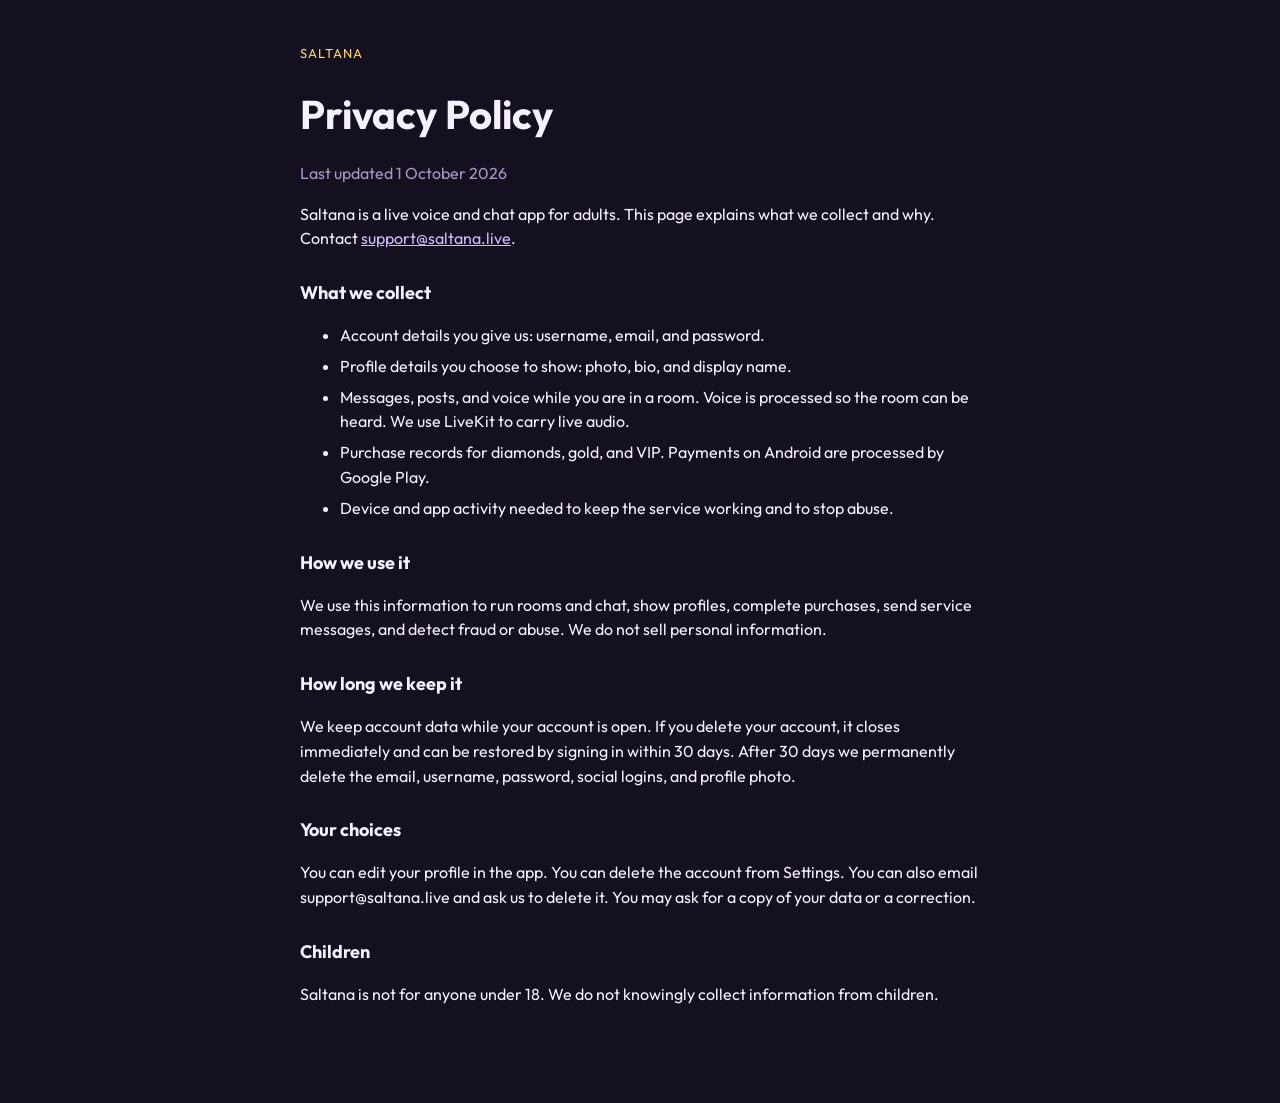
==== privacy.html @ cb9b1bd9 "Add the one-screen Saltana download page. The public site is its own repo, built from the asset shee" ====
<!DOCTYPE html>
<html lang="en">
<head>
  <meta charset="utf-8">
  <meta name="viewport" content="width=device-width, initial-scale=1">
  <title>Privacy Policy — Saltana</title>
  <link rel="icon" href="favicon.svg" type="image/svg+xml">
  <link href="https://fonts.googleapis.com/css2?family=Outfit:wght@400;600&display=swap" rel="stylesheet">
  <link rel="stylesheet" href="legal.css">
</head>
<body>
  <article>
    <a class="back" href="index.html">Saltana</a>
    <h1>Privacy Policy</h1>
    <p class="updated">Last updated 1 October 2026</p>
    <p>Saltana is a live voice and chat app for adults. This page explains what we collect and why. Contact <a href="mailto:support@saltana.live">support@saltana.live</a>.</p>
    <h2>What we collect</h2>
    <ul>
      <li>Account details you give us: username, email, and password.</li>
      <li>Profile details you choose to show: photo, bio, and display name.</li>
      <li>Messages, posts, and voice while you are in a room. Voice is processed so the room can be heard. We use LiveKit to carry live audio.</li>
      <li>Purchase records for diamonds, gold, and VIP. Payments on Android are processed by Google Play.</li>
      <li>Device and app activity needed to keep the service working and to stop abuse.</li>
    </ul>
    <h2>How we use it</h2>
    <p>We use this information to run rooms and chat, show profiles, complete purchases, send service messages, and detect fraud or abuse. We do not sell personal information.</p>
    <h2>How long we keep it</h2>
    <p>We keep account data while your account is open. If you delete your account, it closes immediately and can be restored by signing in within 30 days. After 30 days we permanently delete the email, username, password, social logins, and profile photo.</p>
    <h2>Your choices</h2>
    <p>You can edit your profile in the app. You can delete the account from Settings. You can also email support@saltana.live and ask us to delete it. You may ask for a copy of your data or a correction.</p>
    <h2>Children</h2>
    <p>Saltana is not for anyone under 18. We do not knowingly collect information from children.</p>
  </article>
</body>
</html>
---- legal.css ----
body {
  margin: 0;
  background: #151020;
  color: #f6f1ff;
  font-family: Outfit, sans-serif;
  line-height: 1.55;
}
article { max-width: 680px; margin: 0 auto; padding: 40px 22px 80px; }
.back { color: #ffd666; text-decoration: none; letter-spacing: 0.08em; text-transform: uppercase; font-size: 13px; }
h1 { font-size: 40px; margin: 18px 0 0; }
.updated { color: #a898c4; }
h2 { margin-top: 28px; font-size: 18px; }
a { color: #d4bbff; }
li { margin: 6px 0; }
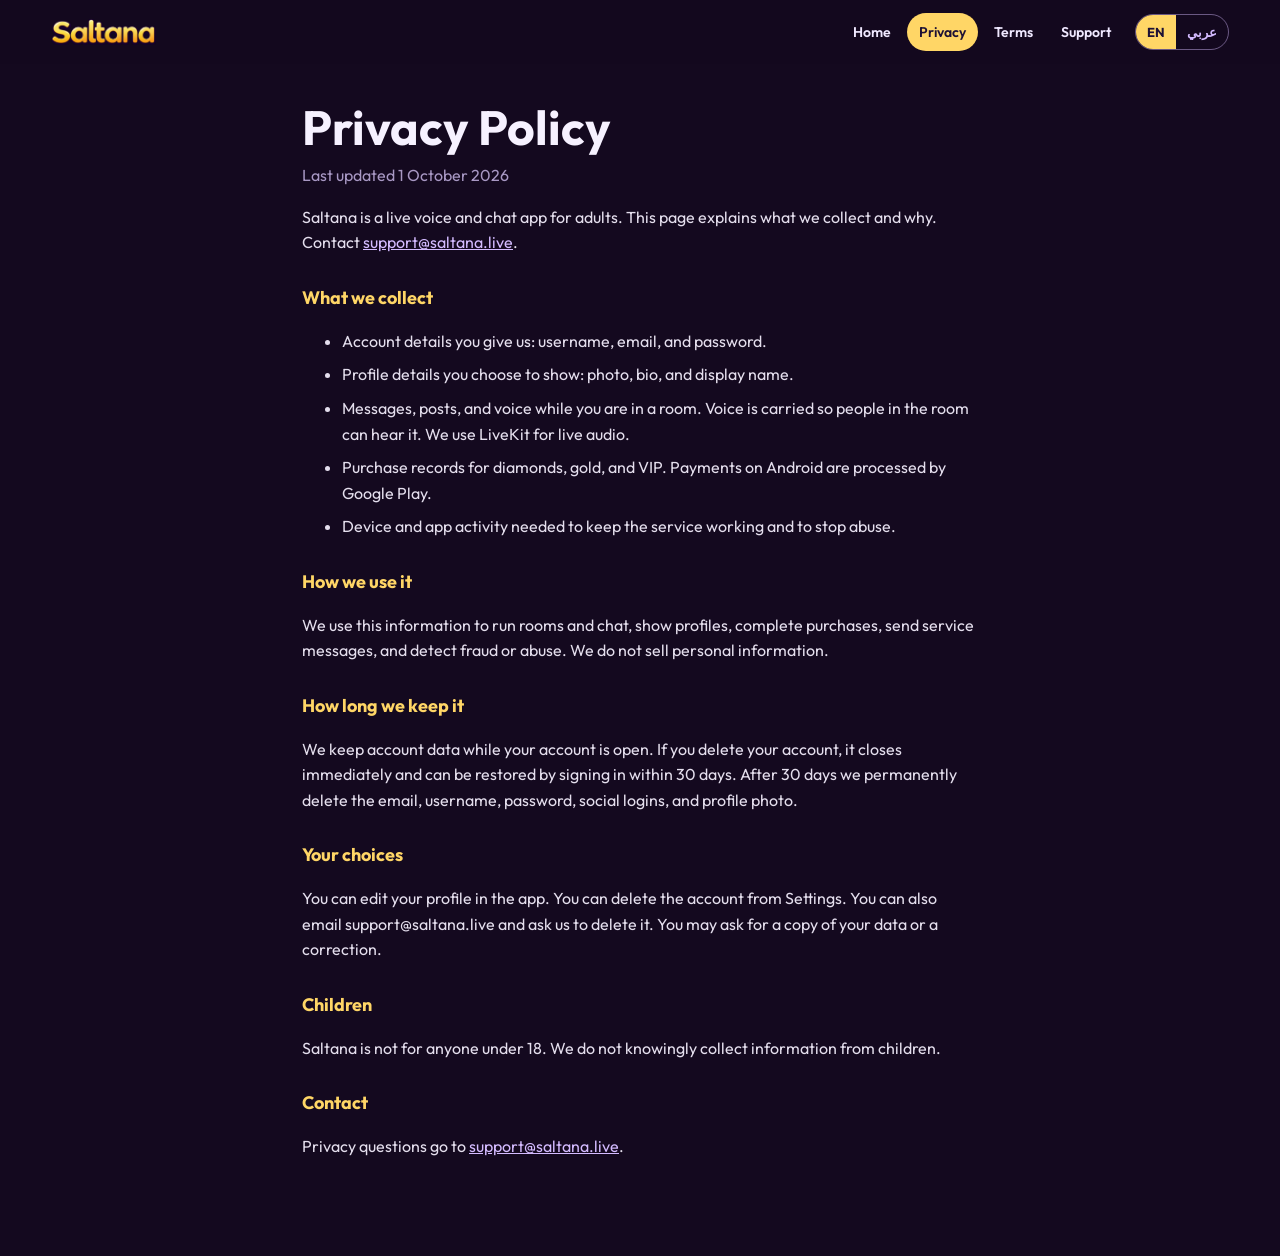
==== commit dadd4619: "Finish the download page with the real artwork, English and Arabic, and the legal pages." ====
--- a/privacy.html
+++ b/privacy.html
@@ -5,12 +5,35 @@
   <meta name="viewport" content="width=device-width, initial-scale=1">
   <title>Privacy Policy — Saltana</title>
   <link rel="icon" href="favicon.svg" type="image/svg+xml">
-  <link href="https://fonts.googleapis.com/css2?family=Outfit:wght@400;600&display=swap" rel="stylesheet">
+  <link rel="preconnect" href="https://fonts.googleapis.com">
+  <link rel="preconnect" href="https://fonts.gstatic.com" crossorigin>
+  <link href="https://fonts.googleapis.com/css2?family=Outfit:wght@400;500;600;700&family=Tajawal:wght@400;500;700&display=swap" rel="stylesheet">
+  <link rel="stylesheet" href="css/chrome.css?v=2">
   <link rel="stylesheet" href="legal.css">
+  <script>
+    (function () {
+      if (localStorage.getItem("saltana-lang") === "ar") {
+        document.documentElement.lang = "ar";
+        document.documentElement.dir = "rtl";
+      }
+    })();
+  </script>
 </head>
-<body>
-  <article>
-    <a class="back" href="index.html">Saltana</a>
+<body data-page="privacy" data-title="title_privacy">
+  <header class="topbar">
+    <a class="home-mark" href="index.html"><img src="assets/wordmark.png?v=1" alt="Saltana"></a>
+    <nav class="menu">
+      <a href="index.html" data-nav="home" data-i18n="nav_home">Home</a>
+      <a href="privacy.html" data-nav="privacy" data-i18n="nav_privacy">Privacy</a>
+      <a href="terms.html" data-nav="terms" data-i18n="nav_terms">Terms</a>
+      <a href="support.html" data-nav="support" data-i18n="nav_support">Support</a>
+      <div class="langs" role="group" aria-label="Language">
+        <button type="button" data-set-lang="en">EN</button>
+        <button type="button" data-set-lang="ar">عربي</button>
+      </div>
+    </nav>
+  </header>
+  <article data-panel="en">
     <h1>Privacy Policy</h1>
     <p class="updated">Last updated 1 October 2026</p>
     <p>Saltana is a live voice and chat app for adults. This page explains what we collect and why. Contact <a href="mailto:support@saltana.live">support@saltana.live</a>.</p>
@@ -18,7 +41,7 @@
     <ul>
       <li>Account details you give us: username, email, and password.</li>
       <li>Profile details you choose to show: photo, bio, and display name.</li>
-      <li>Messages, posts, and voice while you are in a room. Voice is processed so the room can be heard. We use LiveKit to carry live audio.</li>
+      <li>Messages, posts, and voice while you are in a room. Voice is carried so people in the room can hear it. We use LiveKit for live audio.</li>
       <li>Purchase records for diamonds, gold, and VIP. Payments on Android are processed by Google Play.</li>
       <li>Device and app activity needed to keep the service working and to stop abuse.</li>
     </ul>
@@ -30,6 +53,32 @@
     <p>You can edit your profile in the app. You can delete the account from Settings. You can also email support@saltana.live and ask us to delete it. You may ask for a copy of your data or a correction.</p>
     <h2>Children</h2>
     <p>Saltana is not for anyone under 18. We do not knowingly collect information from children.</p>
+    <h2>Contact</h2>
+    <p>Privacy questions go to <a href="mailto:support@saltana.live">support@saltana.live</a>.</p>
   </article>
+  <article data-panel="ar" hidden>
+    <h1>سياسة الخصوصية</h1>
+    <p class="updated">آخر تحديث 1 أكتوبر 2026</p>
+    <p>سلطانة تطبيق محادثة صوتية للبالغين. توضح هذه الصفحة ما نجمعه ولماذا. للتواصل: <a href="mailto:support@saltana.live">support@saltana.live</a>.</p>
+    <h2>ماذا نجمع</h2>
+    <ul>
+      <li>بيانات الحساب التي تقدمها: اسم المستخدم، والبريد الإلكتروني، وكلمة المرور.</li>
+      <li>تفاصيل الملف التي تختار إظهارها: الصورة، والنبذة، والاسم الظاهر.</li>
+      <li>الرسائل والمنشورات والصوت أثناء وجودك في غرفة. يُنقل الصوت ليسمعه من في الغرفة. نستخدم LiveKit للصوت المباشر.</li>
+      <li>سجلات شراء الألماس والذهب وVIP. مدفوعات أندرويد تعالجها Google Play.</li>
+      <li>نشاط الجهاز والتطبيق اللازم لتشغيل الخدمة ومنع الإساءة.</li>
+    </ul>
+    <h2>كيف نستخدمها</h2>
+    <p>نستخدم هذه المعلومات لتشغيل الغرف والدردشة، وإظهار الملفات، وإتمام المشتريات، وإرسال رسائل الخدمة، وكشف الاحتيال أو الإساءة. لا نبيع المعلومات الشخصية.</p>
+    <h2>مدة الاحتفاظ</h2>
+    <p>نحتفظ ببيانات الحساب ما دام مفتوحًا. إذا حذفت حسابك يُغلق فورًا ويمكن استعادته بتسجيل الدخول خلال 30 يومًا. بعد 30 يومًا نحذف نهائيًا البريد واسم المستخدم وكلمة المرور ودخول الشبكات الاجتماعية وصورة الملف.</p>
+    <h2>خياراتك</h2>
+    <p>يمكنك تعديل ملفك داخل التطبيق. يمكنك حذف الحساب من الإعدادات. يمكنك أيضًا مراسلة support@saltana.live وطلب الحذف. يمكنك طلب نسخة من بياناتك أو تصحيحها.</p>
+    <h2>الأطفال</h2>
+    <p>سلطانة ليست لمن هم دون 18 عامًا. لا نجمع عن قصد معلومات من الأطفال.</p>
+    <h2>التواصل</h2>
+    <p>أسئلة الخصوصية إلى <a href="mailto:support@saltana.live">support@saltana.live</a>.</p>
+  </article>
+  <script src="js/i18n.js"></script>
 </body>
 </html>
--- a/css/chrome.css
+++ b/css/chrome.css
@@ -0,0 +1,94 @@
+* { box-sizing: border-box; }
+
+html, body {
+  margin: 0;
+  background: #14091f;
+  color: #f6f1ff;
+  font-family: Outfit, "Segoe UI", sans-serif;
+}
+
+html[lang="ar"] body {
+  font-family: Tajawal, Outfit, sans-serif;
+}
+
+.topbar {
+  position: relative;
+  z-index: 8;
+  display: flex;
+  align-items: center;
+  justify-content: space-between;
+  gap: 16px;
+  min-height: 64px;
+  padding: 10px 4vw;
+}
+
+.home-mark {
+  display: flex;
+  align-items: center;
+  flex: none;
+  line-height: 0;
+  text-decoration: none;
+}
+
+.home-mark img {
+  height: 26px;
+  width: auto;
+  display: block;
+}
+
+.menu {
+  display: flex;
+  align-items: center;
+  justify-content: flex-end;
+  flex-wrap: wrap;
+  gap: 4px;
+}
+
+.menu a {
+  color: #efe8ff;
+  text-decoration: none;
+  font-size: 14px;
+  font-weight: 600;
+  padding: 8px 12px;
+  border-radius: 999px;
+}
+
+.menu a:hover { color: #ffd666; }
+
+.menu a[aria-current="page"] {
+  background: #ffd666;
+  color: #1e1235;
+}
+
+.langs {
+  display: flex;
+  margin-inline-start: 8px;
+  border: 1px solid rgba(212, 187, 255, 0.45);
+  border-radius: 999px;
+  overflow: hidden;
+}
+
+.langs button {
+  appearance: none;
+  border: 0;
+  background: transparent;
+  color: #d4bbff;
+  font: inherit;
+  font-size: 13px;
+  font-weight: 700;
+  padding: 7px 11px;
+  cursor: pointer;
+}
+
+.langs button[aria-pressed="true"] {
+  background: #ffd666;
+  color: #1e1235;
+}
+
+@media (max-width: 720px) {
+  .topbar { min-height: 54px; padding: 8px 3vw; gap: 8px; }
+  .home-mark img { height: 20px; }
+  .menu a { font-size: 12px; padding: 6px 8px; }
+  .langs { margin-inline-start: 4px; }
+  .langs button { font-size: 12px; padding: 6px 8px; }
+}
--- a/legal.css
+++ b/legal.css
@@ -1,14 +1,46 @@
 body {
-  margin: 0;
-  background: #151020;
-  color: #f6f1ff;
-  font-family: Outfit, sans-serif;
-  line-height: 1.55;
+  min-height: 100%;
+  line-height: 1.6;
 }
-article { max-width: 680px; margin: 0 auto; padding: 40px 22px 80px; }
-.back { color: #ffd666; text-decoration: none; letter-spacing: 0.08em; text-transform: uppercase; font-size: 13px; }
-h1 { font-size: 40px; margin: 18px 0 0; }
-.updated { color: #a898c4; }
-h2 { margin-top: 28px; font-size: 18px; }
+
+.topbar {
+  position: sticky;
+  top: 0;
+  background: rgba(20, 9, 31, 0.92);
+  backdrop-filter: blur(12px);
+}
+
+article {
+  max-width: 720px;
+  margin: 0 auto;
+  padding: 28px 22px 80px;
+}
+
+h1 {
+  font-size: clamp(32px, 5vw, 48px);
+  line-height: 1.15;
+  margin: 8px 0 0;
+}
+
+.updated { color: #a898c4; margin-top: 8px; }
+
+h2 {
+  margin-top: 28px;
+  margin-bottom: 8px;
+  font-size: 18px;
+  color: #ffd666;
+}
+
+p, li { color: rgba(246, 241, 255, 0.92); }
+
 a { color: #d4bbff; }
-li { margin: 6px 0; }
+
+li { margin: 8px 0; }
+
+.mail {
+  display: inline-block;
+  margin-top: 8px;
+  color: #ffd666;
+  font-weight: 700;
+  text-decoration: none;
+}
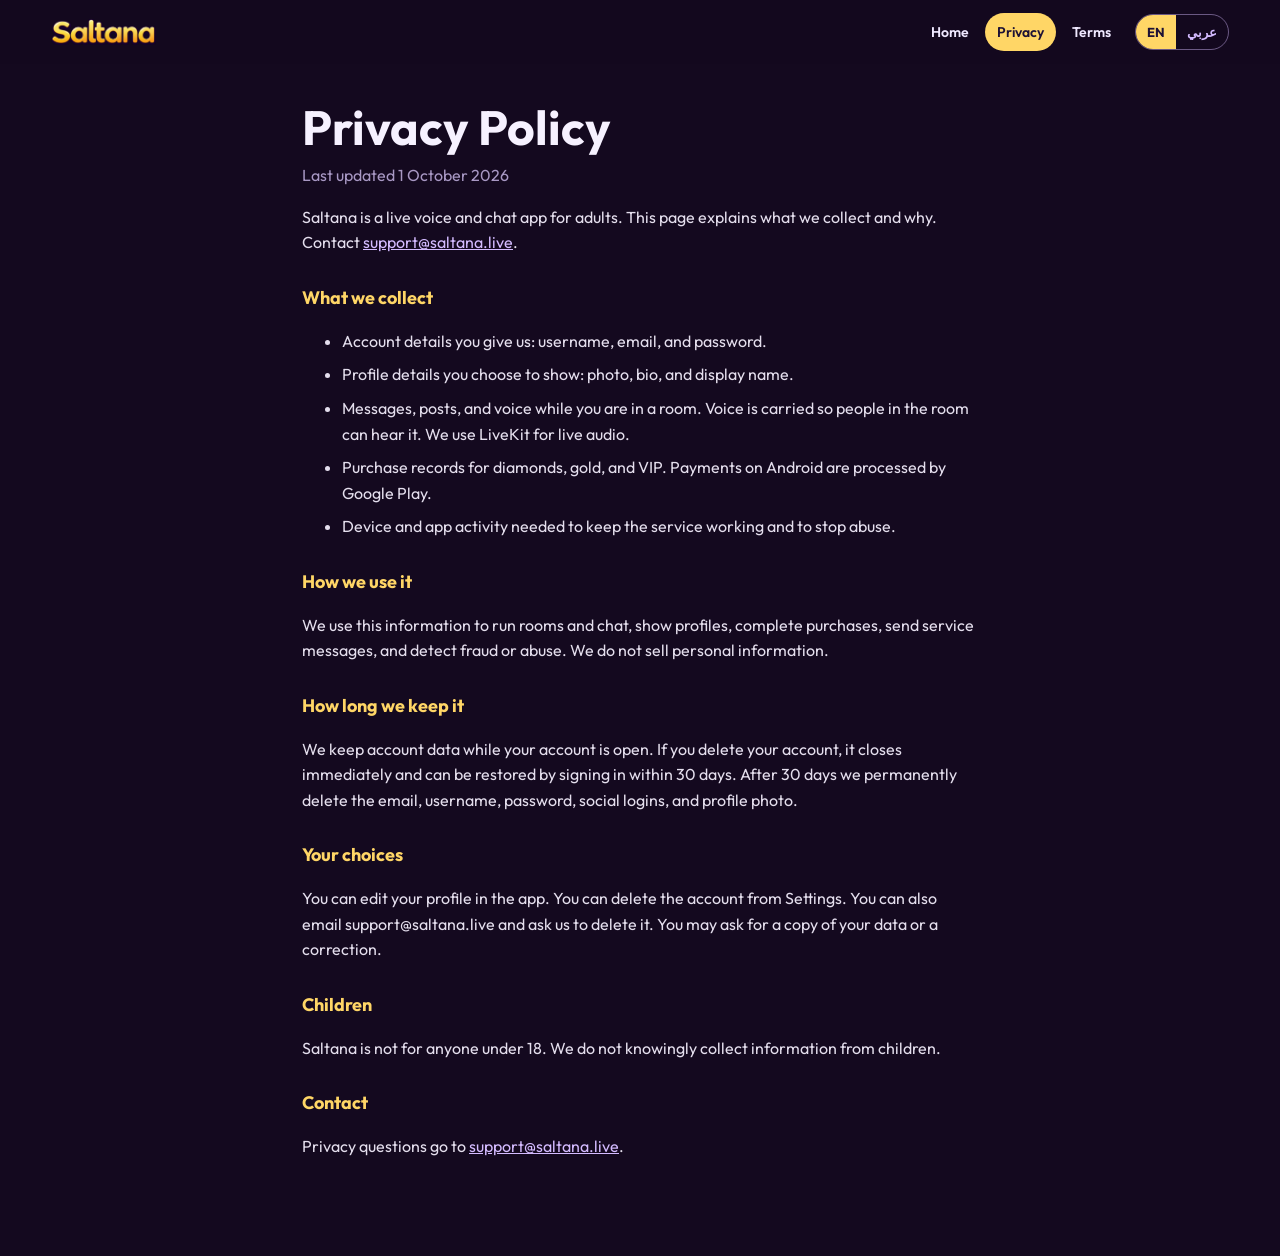
==== commit 047eefd5: "Keep the top menu fixed in Arabic and turn the phone toward the wording." ====
--- a/privacy.html
+++ b/privacy.html
@@ -8,7 +8,7 @@
   <link rel="preconnect" href="https://fonts.googleapis.com">
   <link rel="preconnect" href="https://fonts.gstatic.com" crossorigin>
   <link href="https://fonts.googleapis.com/css2?family=Outfit:wght@400;500;600;700&family=Tajawal:wght@400;500;700&display=swap" rel="stylesheet">
-  <link rel="stylesheet" href="css/chrome.css?v=2">
+  <link rel="stylesheet" href="css/chrome.css?v=3">
   <link rel="stylesheet" href="legal.css">
   <script>
     (function () {
@@ -26,7 +26,6 @@
       <a href="index.html" data-nav="home" data-i18n="nav_home">Home</a>
       <a href="privacy.html" data-nav="privacy" data-i18n="nav_privacy">Privacy</a>
       <a href="terms.html" data-nav="terms" data-i18n="nav_terms">Terms</a>
-      <a href="support.html" data-nav="support" data-i18n="nav_support">Support</a>
       <div class="langs" role="group" aria-label="Language">
         <button type="button" data-set-lang="en">EN</button>
         <button type="button" data-set-lang="ar">عربي</button>
--- a/css/chrome.css
+++ b/css/chrome.css
@@ -14,6 +14,7 @@
 .topbar {
   position: relative;
   z-index: 8;
+  direction: ltr;
   display: flex;
   align-items: center;
   justify-content: space-between;
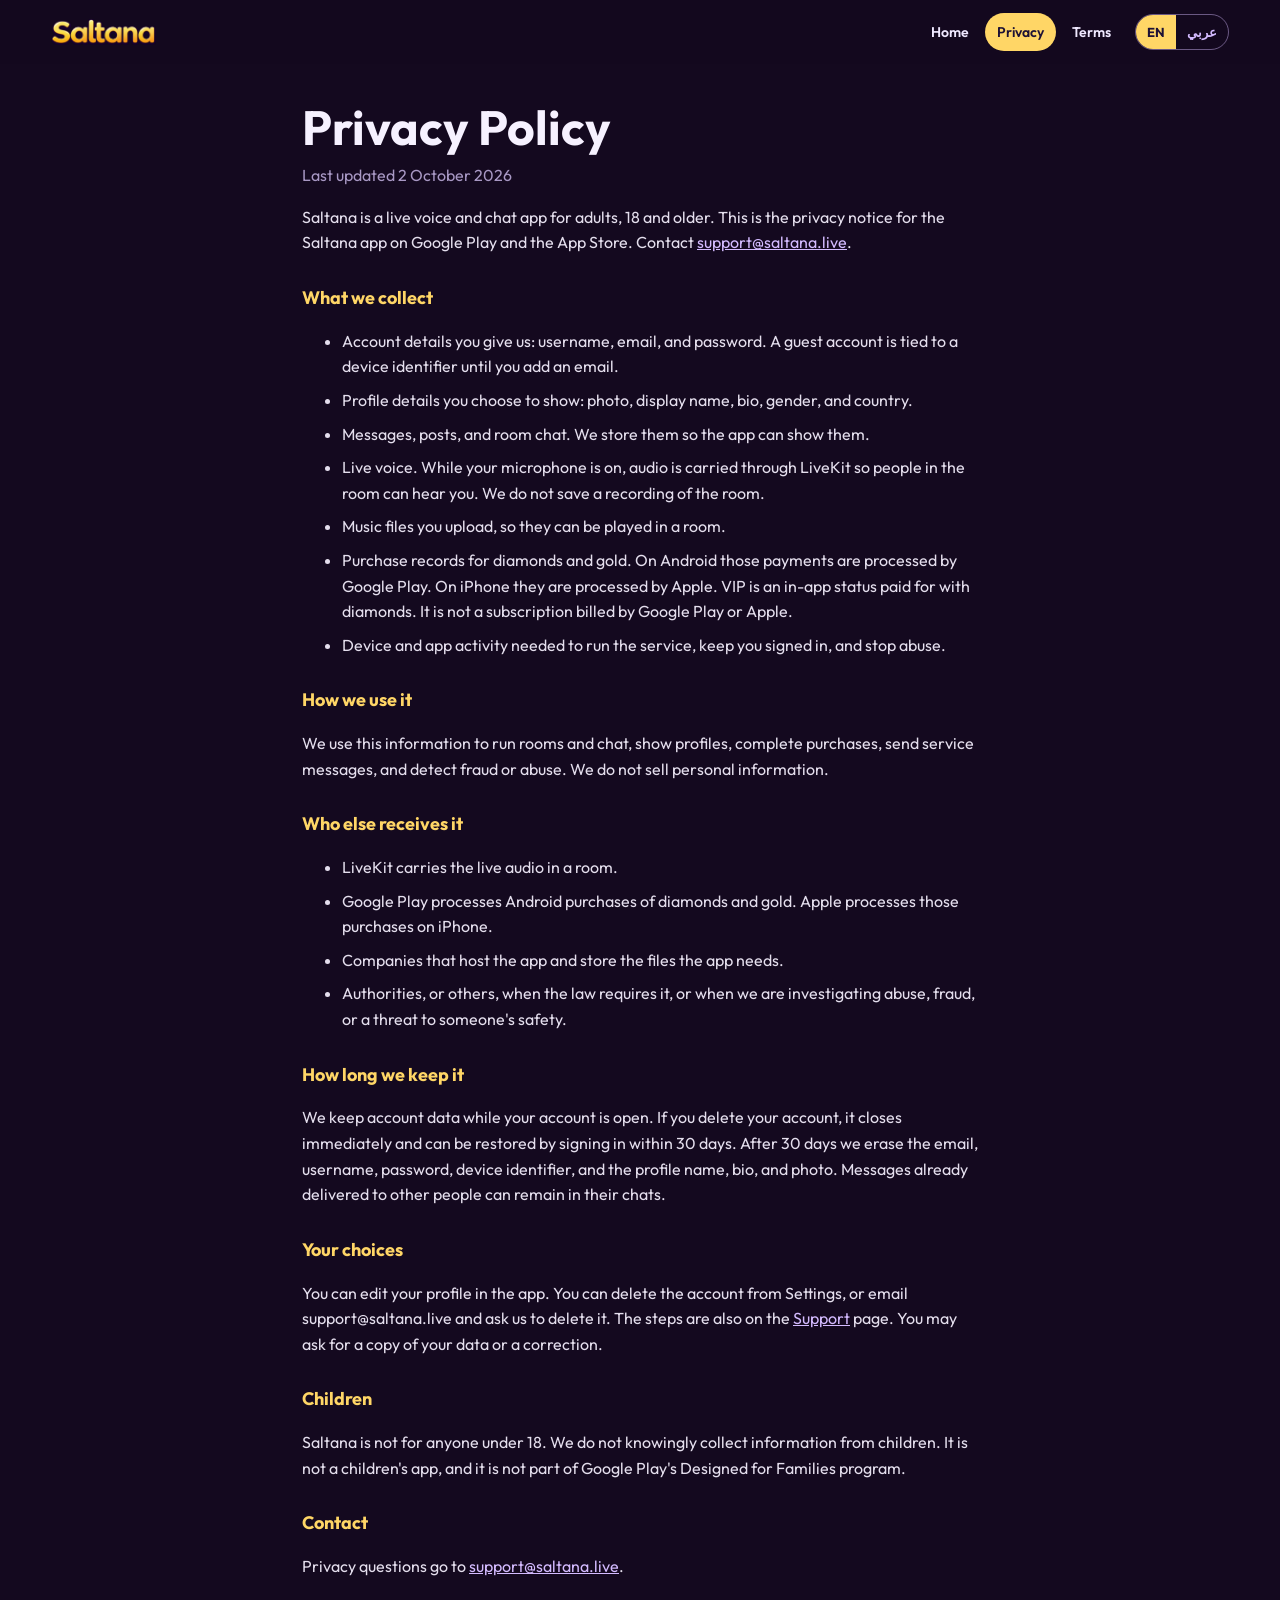
==== commit 58a200f8: "Center the phone beside the logo and align the public policies with the stores." ====
--- a/privacy.html
+++ b/privacy.html
@@ -34,47 +34,65 @@
   </header>
   <article data-panel="en">
     <h1>Privacy Policy</h1>
-    <p class="updated">Last updated 1 October 2026</p>
-    <p>Saltana is a live voice and chat app for adults. This page explains what we collect and why. Contact <a href="mailto:support@saltana.live">support@saltana.live</a>.</p>
+    <p class="updated">Last updated 2 October 2026</p>
+    <p>Saltana is a live voice and chat app for adults, 18 and older. This is the privacy notice for the Saltana app on Google Play and the App Store. Contact <a href="mailto:support@saltana.live">support@saltana.live</a>.</p>
     <h2>What we collect</h2>
     <ul>
-      <li>Account details you give us: username, email, and password.</li>
-      <li>Profile details you choose to show: photo, bio, and display name.</li>
-      <li>Messages, posts, and voice while you are in a room. Voice is carried so people in the room can hear it. We use LiveKit for live audio.</li>
-      <li>Purchase records for diamonds, gold, and VIP. Payments on Android are processed by Google Play.</li>
-      <li>Device and app activity needed to keep the service working and to stop abuse.</li>
+      <li>Account details you give us: username, email, and password. A guest account is tied to a device identifier until you add an email.</li>
+      <li>Profile details you choose to show: photo, display name, bio, gender, and country.</li>
+      <li>Messages, posts, and room chat. We store them so the app can show them.</li>
+      <li>Live voice. While your microphone is on, audio is carried through LiveKit so people in the room can hear you. We do not save a recording of the room.</li>
+      <li>Music files you upload, so they can be played in a room.</li>
+      <li>Purchase records for diamonds and gold. On Android those payments are processed by Google Play. On iPhone they are processed by Apple. VIP is an in-app status paid for with diamonds. It is not a subscription billed by Google Play or Apple.</li>
+      <li>Device and app activity needed to run the service, keep you signed in, and stop abuse.</li>
     </ul>
     <h2>How we use it</h2>
     <p>We use this information to run rooms and chat, show profiles, complete purchases, send service messages, and detect fraud or abuse. We do not sell personal information.</p>
+    <h2>Who else receives it</h2>
+    <ul>
+      <li>LiveKit carries the live audio in a room.</li>
+      <li>Google Play processes Android purchases of diamonds and gold. Apple processes those purchases on iPhone.</li>
+      <li>Companies that host the app and store the files the app needs.</li>
+      <li>Authorities, or others, when the law requires it, or when we are investigating abuse, fraud, or a threat to someone's safety.</li>
+    </ul>
     <h2>How long we keep it</h2>
-    <p>We keep account data while your account is open. If you delete your account, it closes immediately and can be restored by signing in within 30 days. After 30 days we permanently delete the email, username, password, social logins, and profile photo.</p>
+    <p>We keep account data while your account is open. If you delete your account, it closes immediately and can be restored by signing in within 30 days. After 30 days we erase the email, username, password, device identifier, and the profile name, bio, and photo. Messages already delivered to other people can remain in their chats.</p>
     <h2>Your choices</h2>
-    <p>You can edit your profile in the app. You can delete the account from Settings. You can also email support@saltana.live and ask us to delete it. You may ask for a copy of your data or a correction.</p>
+    <p>You can edit your profile in the app. You can delete the account from Settings, or email support@saltana.live and ask us to delete it. The steps are also on the <a href="support.html">Support</a> page. You may ask for a copy of your data or a correction.</p>
     <h2>Children</h2>
-    <p>Saltana is not for anyone under 18. We do not knowingly collect information from children.</p>
+    <p>Saltana is not for anyone under 18. We do not knowingly collect information from children. It is not a children's app, and it is not part of Google Play's Designed for Families program.</p>
     <h2>Contact</h2>
     <p>Privacy questions go to <a href="mailto:support@saltana.live">support@saltana.live</a>.</p>
   </article>
   <article data-panel="ar" hidden>
     <h1>سياسة الخصوصية</h1>
-    <p class="updated">آخر تحديث 1 أكتوبر 2026</p>
-    <p>سلطانة تطبيق محادثة صوتية للبالغين. توضح هذه الصفحة ما نجمعه ولماذا. للتواصل: <a href="mailto:support@saltana.live">support@saltana.live</a>.</p>
+    <p class="updated">آخر تحديث 2 أكتوبر 2026</p>
+    <p>سلطانة تطبيق محادثة صوتية للبالغين من عمر 18 عامًا فأكثر. هذه صفحة الخصوصية لتطبيق سلطانة على Google Play وApp Store. للتواصل: <a href="mailto:support@saltana.live">support@saltana.live</a>.</p>
     <h2>ماذا نجمع</h2>
     <ul>
-      <li>بيانات الحساب التي تقدمها: اسم المستخدم، والبريد الإلكتروني، وكلمة المرور.</li>
-      <li>تفاصيل الملف التي تختار إظهارها: الصورة، والنبذة، والاسم الظاهر.</li>
-      <li>الرسائل والمنشورات والصوت أثناء وجودك في غرفة. يُنقل الصوت ليسمعه من في الغرفة. نستخدم LiveKit للصوت المباشر.</li>
-      <li>سجلات شراء الألماس والذهب وVIP. مدفوعات أندرويد تعالجها Google Play.</li>
-      <li>نشاط الجهاز والتطبيق اللازم لتشغيل الخدمة ومنع الإساءة.</li>
+      <li>بيانات الحساب التي تقدمها: اسم المستخدم، والبريد الإلكتروني، وكلمة المرور. حساب الضيف مرتبط بمعرّف جهاز إلى أن تضيف بريدًا.</li>
+      <li>تفاصيل الملف التي تختار إظهارها: الصورة، والاسم الظاهر، والنبذة، والجنس، والبلد.</li>
+      <li>الرسائل والمنشورات ودردشة الغرف. نحتفظ بها حتى يعرضها التطبيق.</li>
+      <li>الصوت المباشر. عندما يكون الميكروفون مفتوحًا يُنقل الصوت عبر LiveKit ليسمعه من في الغرفة. لا نحفظ تسجيلًا للغرفة.</li>
+      <li>ملفات الموسيقى التي ترفعها، حتى تُشغَّل داخل الغرفة.</li>
+      <li>سجلات شراء الألماس والذهب. على أندرويد تعالج Google Play هذه المدفوعات. على آيفون تعالجها Apple. VIP حالة داخل التطبيق تُشترى بالألماس. ليس اشتراكًا تفوّتره Google Play أو Apple.</li>
+      <li>نشاط الجهاز والتطبيق اللازم لتشغيل الخدمة وإبقاء تسجيل الدخول ومنع الإساءة.</li>
     </ul>
     <h2>كيف نستخدمها</h2>
     <p>نستخدم هذه المعلومات لتشغيل الغرف والدردشة، وإظهار الملفات، وإتمام المشتريات، وإرسال رسائل الخدمة، وكشف الاحتيال أو الإساءة. لا نبيع المعلومات الشخصية.</p>
+    <h2>من يستلمها أيضًا</h2>
+    <ul>
+      <li>ينقل LiveKit الصوت المباشر داخل الغرفة.</li>
+      <li>تعالج Google Play مشتريات الألماس والذهب على أندرويد. وتعالج Apple هذه المشتريات على آيفون.</li>
+      <li>شركات تستضيف التطبيق وتخزّن الملفات التي يحتاجها.</li>
+      <li>الجهات المختصة، أو غيرهم، عندما يوجب القانون ذلك، أو عند التحقيق في إساءة أو احتيال أو تهديد لسلامة شخص.</li>
+    </ul>
     <h2>مدة الاحتفاظ</h2>
-    <p>نحتفظ ببيانات الحساب ما دام مفتوحًا. إذا حذفت حسابك يُغلق فورًا ويمكن استعادته بتسجيل الدخول خلال 30 يومًا. بعد 30 يومًا نحذف نهائيًا البريد واسم المستخدم وكلمة المرور ودخول الشبكات الاجتماعية وصورة الملف.</p>
+    <p>نحتفظ ببيانات الحساب ما دام مفتوحًا. إذا حذفت حسابك يُغلق فورًا ويمكن استعادته بتسجيل الدخول خلال 30 يومًا. بعد 30 يومًا نمحو البريد واسم المستخدم وكلمة المرور ومعرّف الجهاز واسم الملف والنبذة والصورة. الرسائل التي وصلت إلى أشخاص آخرين قد تبقى في محادثاتهم.</p>
     <h2>خياراتك</h2>
-    <p>يمكنك تعديل ملفك داخل التطبيق. يمكنك حذف الحساب من الإعدادات. يمكنك أيضًا مراسلة support@saltana.live وطلب الحذف. يمكنك طلب نسخة من بياناتك أو تصحيحها.</p>
+    <p>يمكنك تعديل ملفك داخل التطبيق. يمكنك حذف الحساب من الإعدادات، أو مراسلة support@saltana.live وطلب الحذف. الخطوات موجودة أيضًا في صفحة <a href="support.html">الدعم</a>. يمكنك طلب نسخة من بياناتك أو تصحيحها.</p>
     <h2>الأطفال</h2>
-    <p>سلطانة ليست لمن هم دون 18 عامًا. لا نجمع عن قصد معلومات من الأطفال.</p>
+    <p>سلطانة ليست لمن هم دون 18 عامًا. لا نجمع عن قصد معلومات من الأطفال. التطبيق ليس للأطفال، وليس ضمن برنامج Designed for Families في Google Play.</p>
     <h2>التواصل</h2>
     <p>أسئلة الخصوصية إلى <a href="mailto:support@saltana.live">support@saltana.live</a>.</p>
   </article>
--- a/css/chrome.css
+++ b/css/chrome.css
@@ -43,6 +43,7 @@
   justify-content: flex-end;
   flex-wrap: wrap;
   gap: 4px;
+  margin-inline-start: auto;
 }
 
 .menu a {
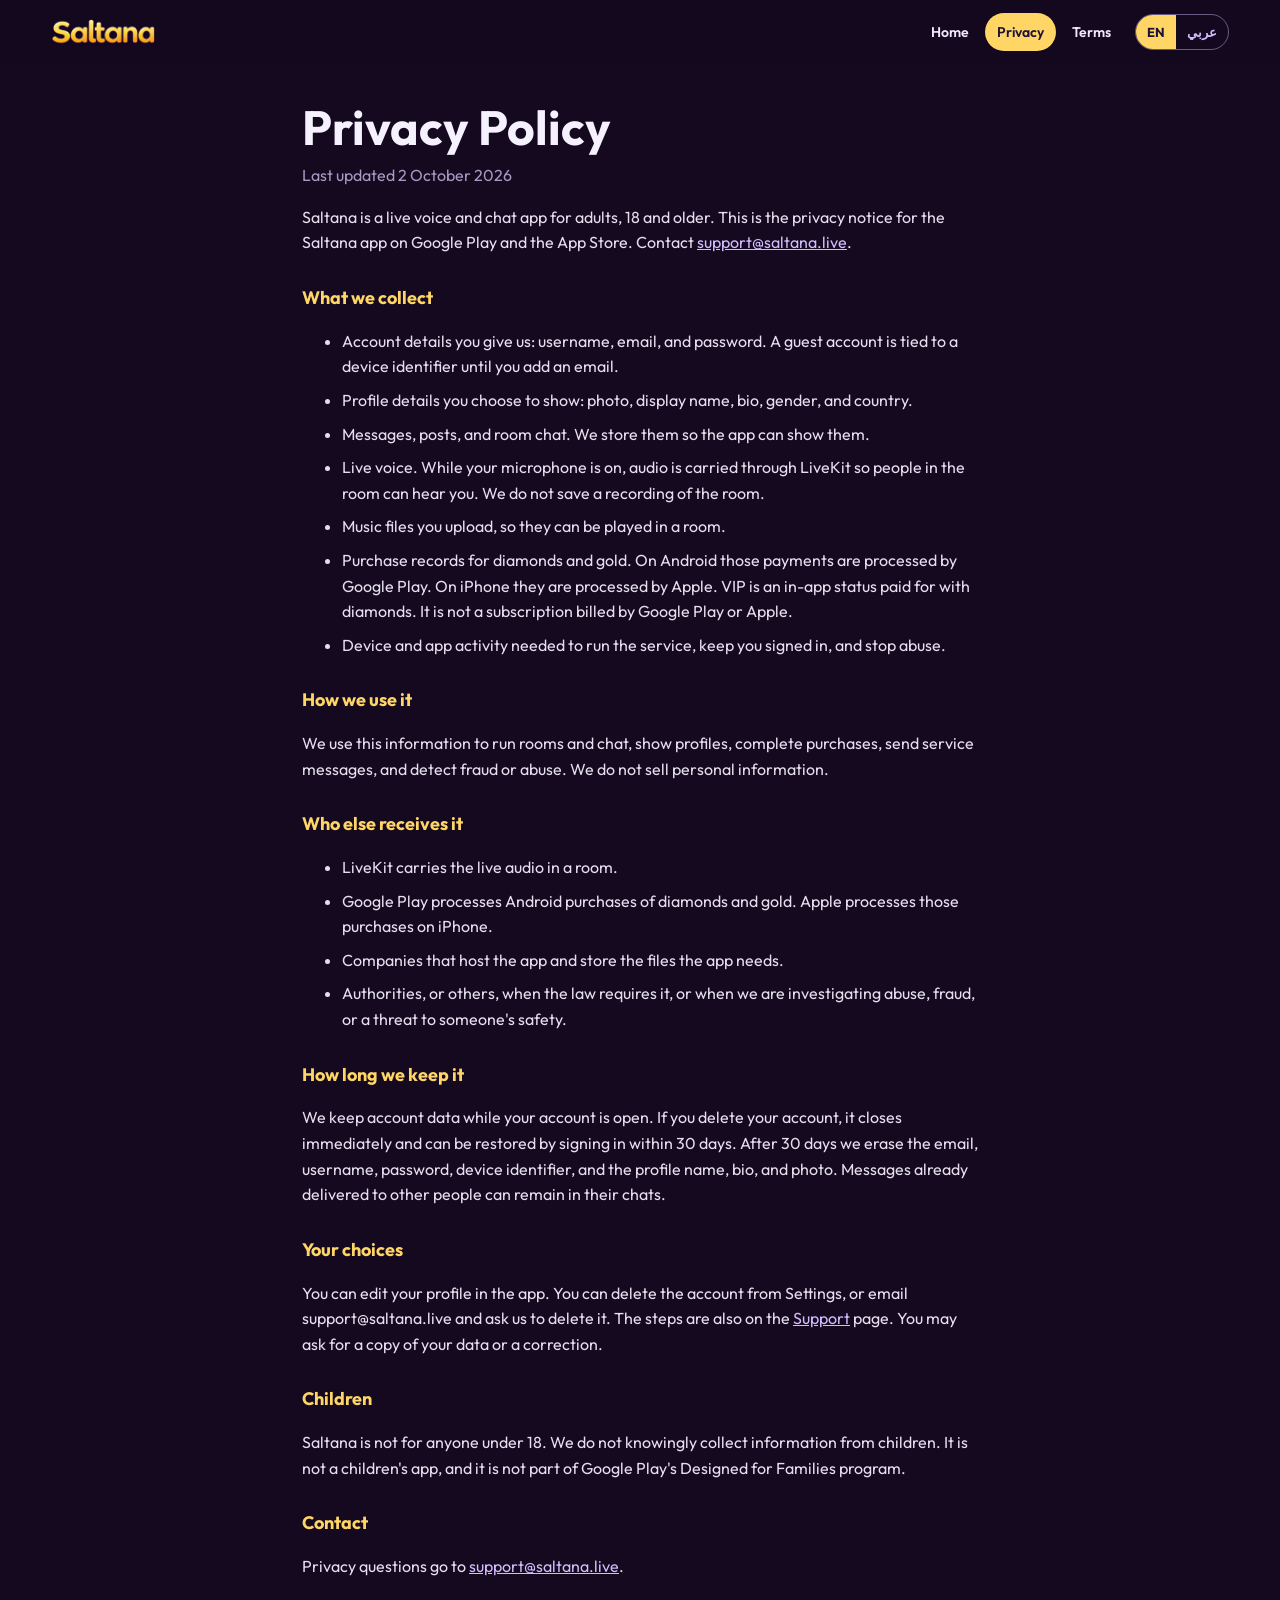
==== commit 6727d2b6: "Serve sharper images as small WebP files so the page loads faster." ====
--- a/privacy.html
+++ b/privacy.html
@@ -21,7 +21,7 @@
 </head>
 <body data-page="privacy" data-title="title_privacy">
   <header class="topbar">
-    <a class="home-mark" href="index.html"><img src="assets/wordmark.png?v=1" alt="Saltana"></a>
+    <a class="home-mark" href="index.html"><img src="assets/wordmark.webp?v=1" alt="Saltana"></a>
     <nav class="menu">
       <a href="index.html" data-nav="home" data-i18n="nav_home">Home</a>
       <a href="privacy.html" data-nav="privacy" data-i18n="nav_privacy">Privacy</a>
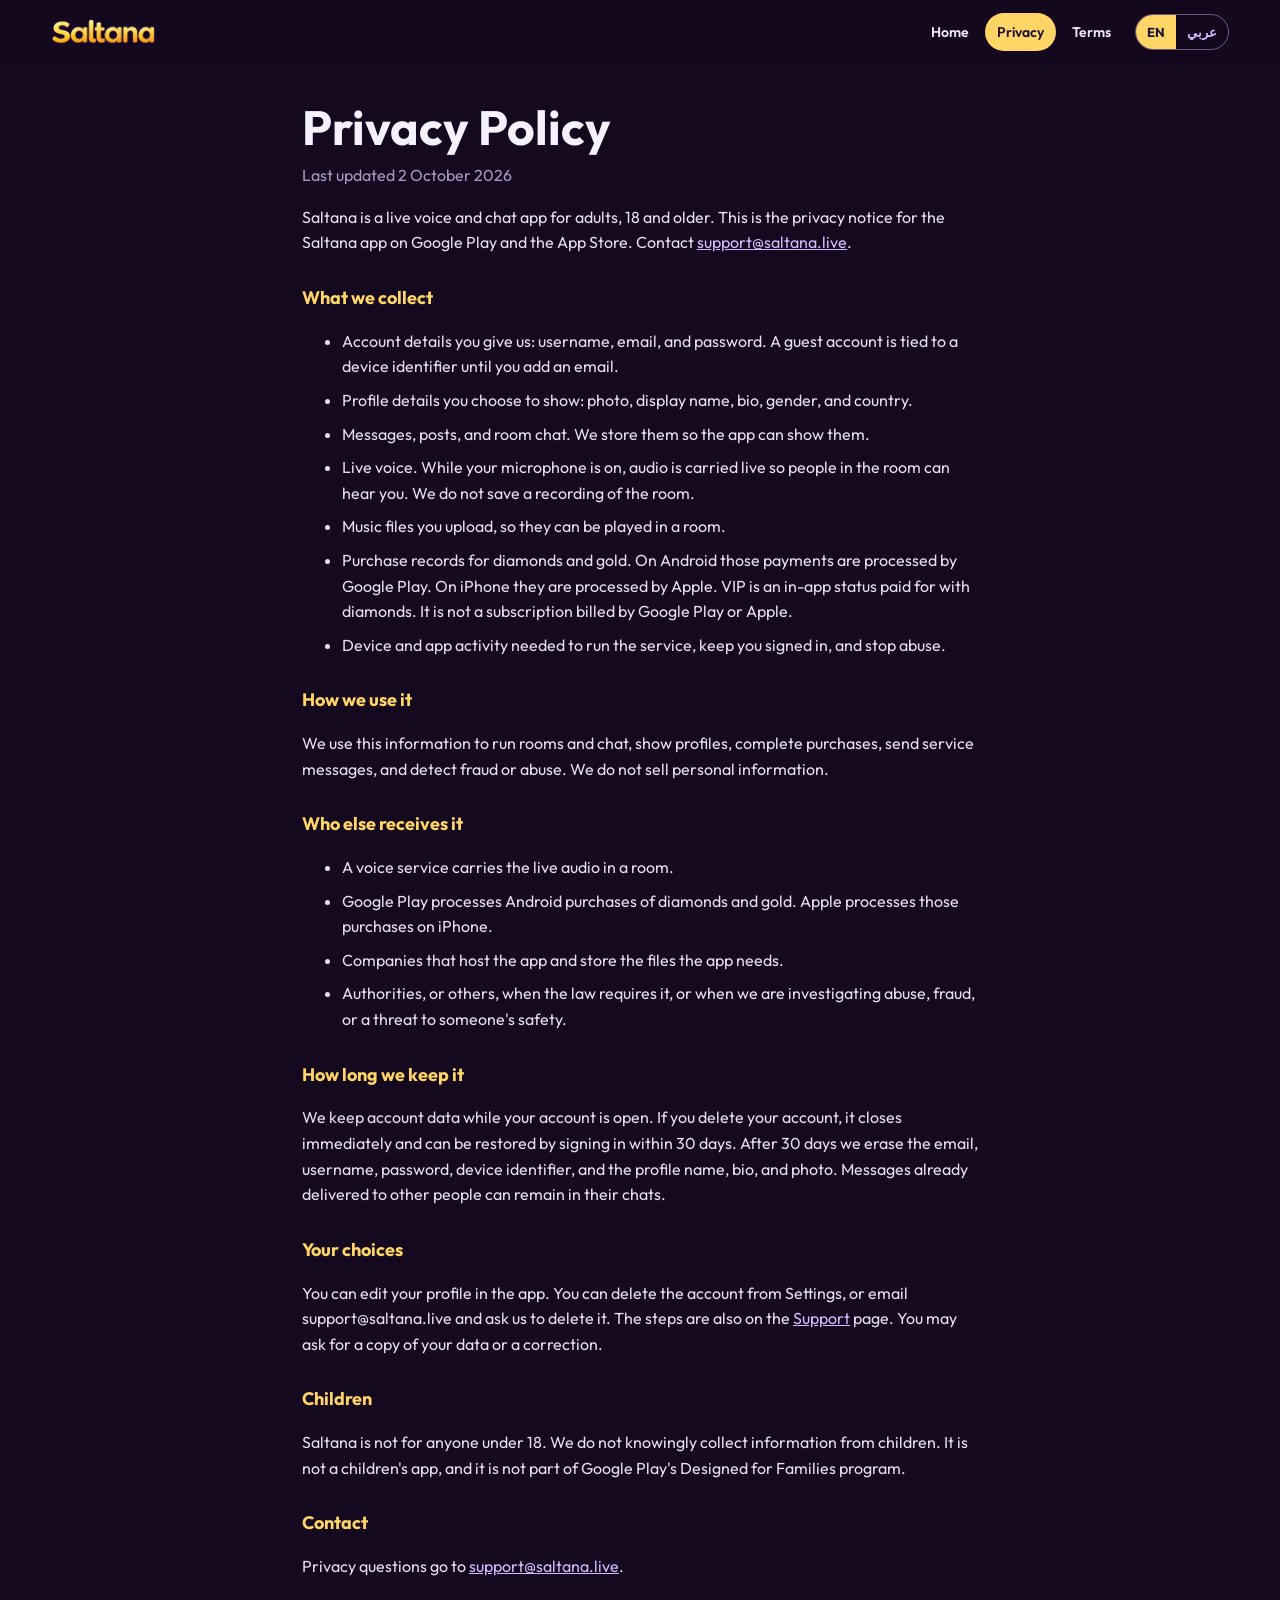
==== commit acdc1b9c: "Explain that users are responsible for the audio they play, without naming the voice provider." ====
--- a/privacy.html
+++ b/privacy.html
@@ -41,7 +41,7 @@
       <li>Account details you give us: username, email, and password. A guest account is tied to a device identifier until you add an email.</li>
       <li>Profile details you choose to show: photo, display name, bio, gender, and country.</li>
       <li>Messages, posts, and room chat. We store them so the app can show them.</li>
-      <li>Live voice. While your microphone is on, audio is carried through LiveKit so people in the room can hear you. We do not save a recording of the room.</li>
+      <li>Live voice. While your microphone is on, audio is carried live so people in the room can hear you. We do not save a recording of the room.</li>
       <li>Music files you upload, so they can be played in a room.</li>
       <li>Purchase records for diamonds and gold. On Android those payments are processed by Google Play. On iPhone they are processed by Apple. VIP is an in-app status paid for with diamonds. It is not a subscription billed by Google Play or Apple.</li>
       <li>Device and app activity needed to run the service, keep you signed in, and stop abuse.</li>
@@ -50,7 +50,7 @@
     <p>We use this information to run rooms and chat, show profiles, complete purchases, send service messages, and detect fraud or abuse. We do not sell personal information.</p>
     <h2>Who else receives it</h2>
     <ul>
-      <li>LiveKit carries the live audio in a room.</li>
+      <li>A voice service carries the live audio in a room.</li>
       <li>Google Play processes Android purchases of diamonds and gold. Apple processes those purchases on iPhone.</li>
       <li>Companies that host the app and store the files the app needs.</li>
       <li>Authorities, or others, when the law requires it, or when we are investigating abuse, fraud, or a threat to someone's safety.</li>
@@ -73,7 +73,7 @@
       <li>بيانات الحساب التي تقدمها: اسم المستخدم، والبريد الإلكتروني، وكلمة المرور. حساب الضيف مرتبط بمعرّف جهاز إلى أن تضيف بريدًا.</li>
       <li>تفاصيل الملف التي تختار إظهارها: الصورة، والاسم الظاهر، والنبذة، والجنس، والبلد.</li>
       <li>الرسائل والمنشورات ودردشة الغرف. نحتفظ بها حتى يعرضها التطبيق.</li>
-      <li>الصوت المباشر. عندما يكون الميكروفون مفتوحًا يُنقل الصوت عبر LiveKit ليسمعه من في الغرفة. لا نحفظ تسجيلًا للغرفة.</li>
+      <li>الصوت المباشر. عندما يكون الميكروفون مفتوحًا يُنقل الصوت مباشرة ليسمعه من في الغرفة. لا نحفظ تسجيلًا للغرفة.</li>
       <li>ملفات الموسيقى التي ترفعها، حتى تُشغَّل داخل الغرفة.</li>
       <li>سجلات شراء الألماس والذهب. على أندرويد تعالج Google Play هذه المدفوعات. على آيفون تعالجها Apple. VIP حالة داخل التطبيق تُشترى بالألماس. ليس اشتراكًا تفوّتره Google Play أو Apple.</li>
       <li>نشاط الجهاز والتطبيق اللازم لتشغيل الخدمة وإبقاء تسجيل الدخول ومنع الإساءة.</li>
@@ -82,7 +82,7 @@
     <p>نستخدم هذه المعلومات لتشغيل الغرف والدردشة، وإظهار الملفات، وإتمام المشتريات، وإرسال رسائل الخدمة، وكشف الاحتيال أو الإساءة. لا نبيع المعلومات الشخصية.</p>
     <h2>من يستلمها أيضًا</h2>
     <ul>
-      <li>ينقل LiveKit الصوت المباشر داخل الغرفة.</li>
+      <li>تنقل خدمة الصوت المباشر داخل الغرفة.</li>
       <li>تعالج Google Play مشتريات الألماس والذهب على أندرويد. وتعالج Apple هذه المشتريات على آيفون.</li>
       <li>شركات تستضيف التطبيق وتخزّن الملفات التي يحتاجها.</li>
       <li>الجهات المختصة، أو غيرهم، عندما يوجب القانون ذلك، أو عند التحقيق في إساءة أو احتيال أو تهديد لسلامة شخص.</li>
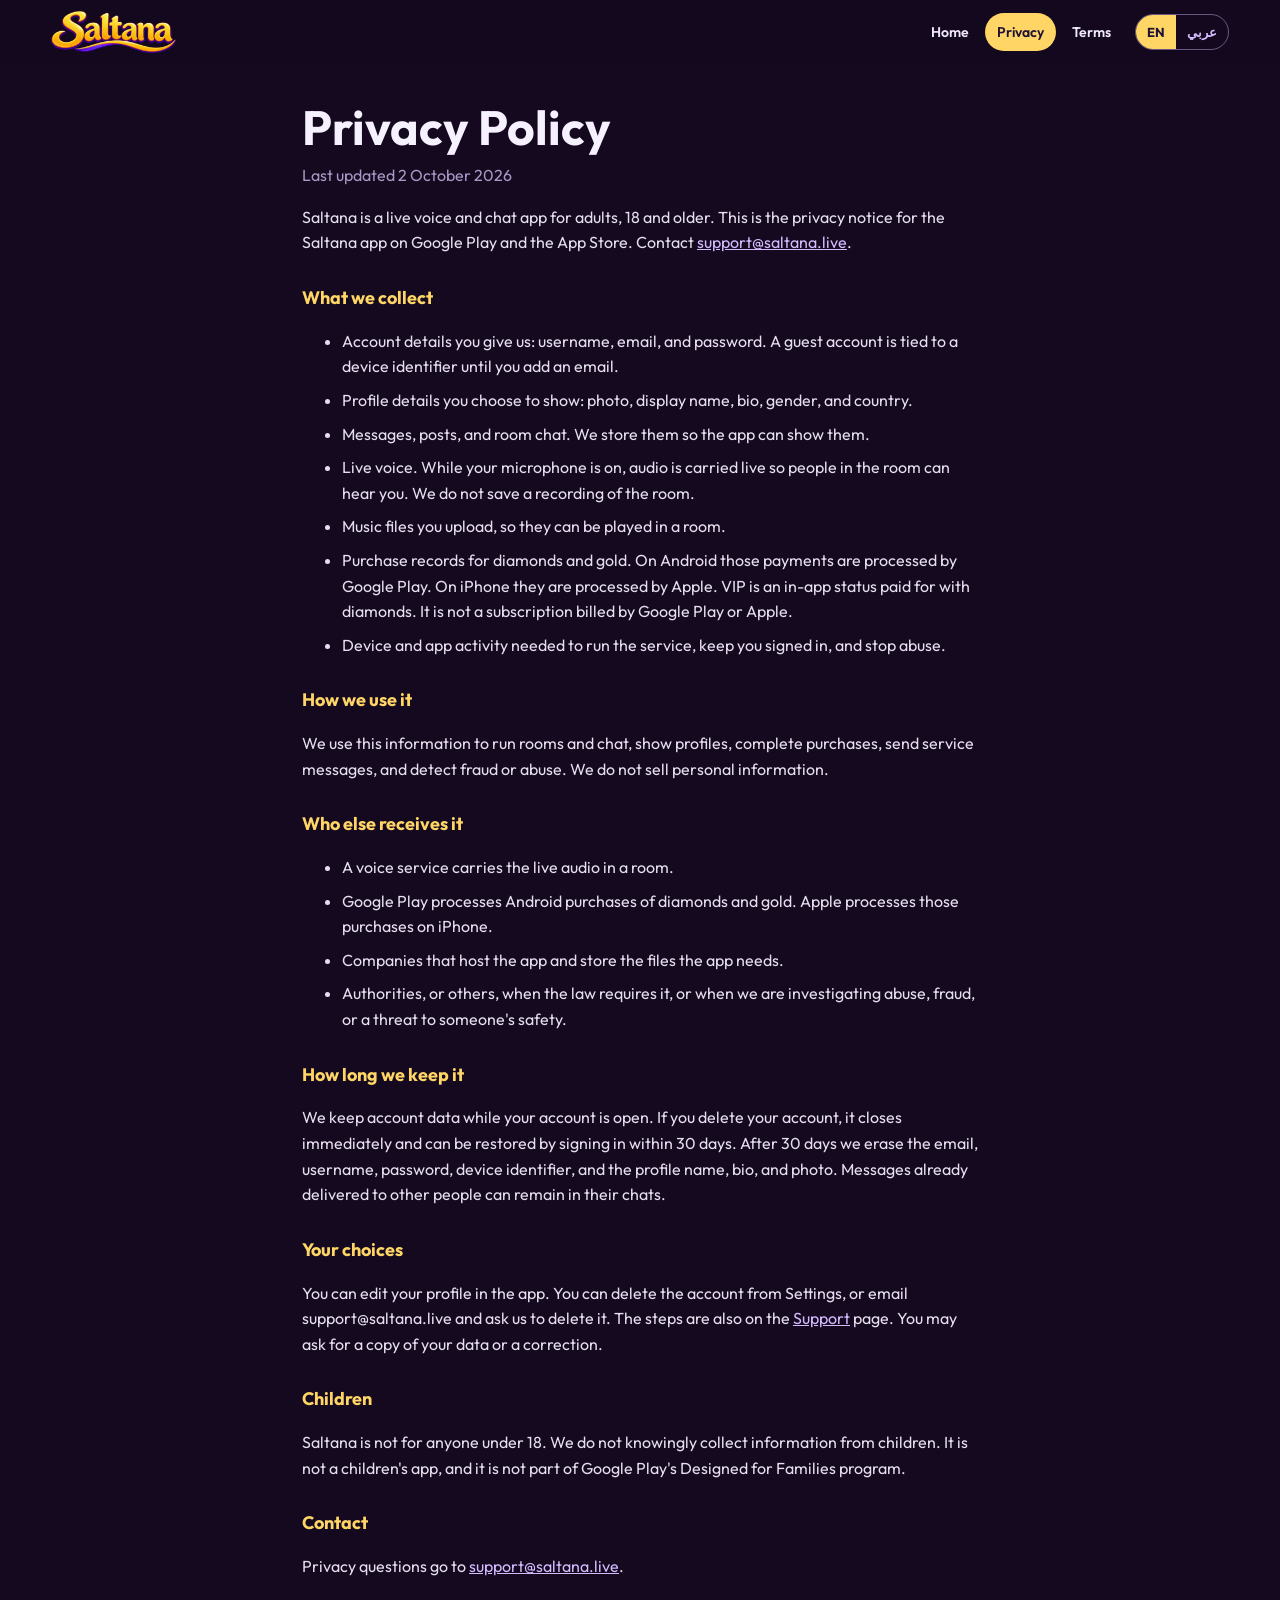
==== commit 31951daa: "Use the new Saltana wordmark and tab icon on the website." ====
--- a/privacy.html
+++ b/privacy.html
@@ -4,11 +4,13 @@
   <meta charset="utf-8">
   <meta name="viewport" content="width=device-width, initial-scale=1">
   <title>Privacy Policy — Saltana</title>
-  <link rel="icon" href="favicon.svg" type="image/svg+xml">
+  <link rel="icon" href="favicon.ico" sizes="48x48">
+  <link rel="icon" href="favicon.png" type="image/png" sizes="32x32">
+  <link rel="apple-touch-icon" href="apple-touch-icon.png">
   <link rel="preconnect" href="https://fonts.googleapis.com">
   <link rel="preconnect" href="https://fonts.gstatic.com" crossorigin>
   <link href="https://fonts.googleapis.com/css2?family=Outfit:wght@400;500;600;700&family=Tajawal:wght@400;500;700&display=swap" rel="stylesheet">
-  <link rel="stylesheet" href="css/chrome.css?v=3">
+  <link rel="stylesheet" href="css/chrome.css?v=5">
   <link rel="stylesheet" href="legal.css">
   <script>
     (function () {
@@ -21,7 +23,7 @@
 </head>
 <body data-page="privacy" data-title="title_privacy">
   <header class="topbar">
-    <a class="home-mark" href="index.html"><img src="assets/wordmark.webp?v=1" alt="Saltana"></a>
+    <a class="home-mark" href="index.html"><img src="assets/wordmark.webp?v=2" alt="Saltana"></a>
     <nav class="menu">
       <a href="index.html" data-nav="home" data-i18n="nav_home">Home</a>
       <a href="privacy.html" data-nav="privacy" data-i18n="nav_privacy">Privacy</a>
--- a/css/chrome.css
+++ b/css/chrome.css
@@ -32,7 +32,7 @@
 }
 
 .home-mark img {
-  height: 26px;
+  height: 42px;
   width: auto;
   display: block;
 }
@@ -89,7 +89,7 @@
 
 @media (max-width: 720px) {
   .topbar { min-height: 54px; padding: 8px 3vw; gap: 8px; }
-  .home-mark img { height: 20px; }
+  .home-mark img { height: 34px; }
   .menu a { font-size: 12px; padding: 6px 8px; }
   .langs { margin-inline-start: 4px; }
   .langs button { font-size: 12px; padding: 6px 8px; }
